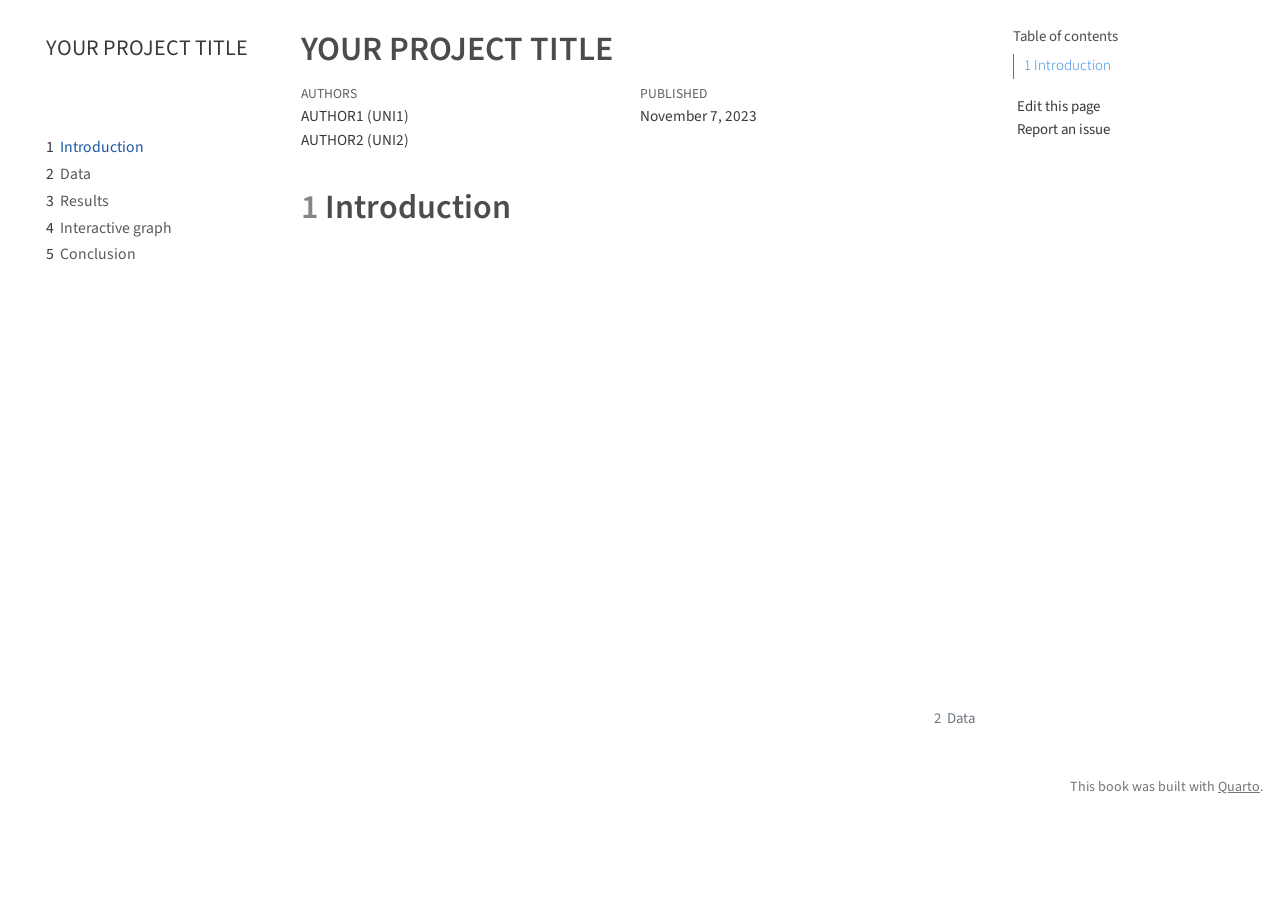
==== docs/index.html @ 04347900 "Initial commit" ====
<!DOCTYPE html>
<html xmlns="http://www.w3.org/1999/xhtml" lang="en" xml:lang="en"><head>

<meta charset="utf-8">
<meta name="generator" content="quarto-1.3.433">

<meta name="viewport" content="width=device-width, initial-scale=1.0, user-scalable=yes">

<meta name="author" content="AUTHOR1 (UNI1)">
<meta name="author" content="AUTHOR2 (UNI2)">
<meta name="dcterms.date" content="2023-11-07">

<title>YOUR PROJECT TITLE</title>
<style>
code{white-space: pre-wrap;}
span.smallcaps{font-variant: small-caps;}
div.columns{display: flex; gap: min(4vw, 1.5em);}
div.column{flex: auto; overflow-x: auto;}
div.hanging-indent{margin-left: 1.5em; text-indent: -1.5em;}
ul.task-list{list-style: none;}
ul.task-list li input[type="checkbox"] {
  width: 0.8em;
  margin: 0 0.8em 0.2em -1em; /* quarto-specific, see https://github.com/quarto-dev/quarto-cli/issues/4556 */ 
  vertical-align: middle;
}
</style>


<script src="site_libs/quarto-nav/quarto-nav.js"></script>
<script src="site_libs/quarto-nav/headroom.min.js"></script>
<script src="site_libs/clipboard/clipboard.min.js"></script>
<script src="site_libs/quarto-search/autocomplete.umd.js"></script>
<script src="site_libs/quarto-search/fuse.min.js"></script>
<script src="site_libs/quarto-search/quarto-search.js"></script>
<meta name="quarto:offset" content="./">
<link href="./data.html" rel="next">
<script src="site_libs/quarto-html/quarto.js"></script>
<script src="site_libs/quarto-html/popper.min.js"></script>
<script src="site_libs/quarto-html/tippy.umd.min.js"></script>
<script src="site_libs/quarto-html/anchor.min.js"></script>
<link href="site_libs/quarto-html/tippy.css" rel="stylesheet">
<link href="site_libs/quarto-html/quarto-syntax-highlighting.css" rel="stylesheet" id="quarto-text-highlighting-styles">
<script src="site_libs/bootstrap/bootstrap.min.js"></script>
<link href="site_libs/bootstrap/bootstrap-icons.css" rel="stylesheet">
<link href="site_libs/bootstrap/bootstrap.min.css" rel="stylesheet" id="quarto-bootstrap" data-mode="light">
<script id="quarto-search-options" type="application/json">{
  "location": "sidebar",
  "copy-button": false,
  "collapse-after": 3,
  "panel-placement": "start",
  "type": "textbox",
  "limit": 20,
  "language": {
    "search-no-results-text": "No results",
    "search-matching-documents-text": "matching documents",
    "search-copy-link-title": "Copy link to search",
    "search-hide-matches-text": "Hide additional matches",
    "search-more-match-text": "more match in this document",
    "search-more-matches-text": "more matches in this document",
    "search-clear-button-title": "Clear",
    "search-detached-cancel-button-title": "Cancel",
    "search-submit-button-title": "Submit",
    "search-label": "Search"
  }
}</script>


</head>

<body class="nav-sidebar floating">

<div id="quarto-search-results"></div>
  <header id="quarto-header" class="headroom fixed-top">
  <nav class="quarto-secondary-nav">
    <div class="container-fluid d-flex">
      <button type="button" class="quarto-btn-toggle btn" data-bs-toggle="collapse" data-bs-target="#quarto-sidebar,#quarto-sidebar-glass" aria-controls="quarto-sidebar" aria-expanded="false" aria-label="Toggle sidebar navigation" onclick="if (window.quartoToggleHeadroom) { window.quartoToggleHeadroom(); }">
        <i class="bi bi-layout-text-sidebar-reverse"></i>
      </button>
      <nav class="quarto-page-breadcrumbs" aria-label="breadcrumb"><ol class="breadcrumb"><li class="breadcrumb-item"><a href="./index.html"><span class="chapter-number">1</span>&nbsp; <span class="chapter-title">Introduction</span></a></li></ol></nav>
      <a class="flex-grow-1" role="button" data-bs-toggle="collapse" data-bs-target="#quarto-sidebar,#quarto-sidebar-glass" aria-controls="quarto-sidebar" aria-expanded="false" aria-label="Toggle sidebar navigation" onclick="if (window.quartoToggleHeadroom) { window.quartoToggleHeadroom(); }">      
      </a>
      <button type="button" class="btn quarto-search-button" aria-label="" onclick="window.quartoOpenSearch();">
        <i class="bi bi-search"></i>
      </button>
    </div>
  </nav>
</header>
<!-- content -->
<div id="quarto-content" class="quarto-container page-columns page-rows-contents page-layout-article">
<!-- sidebar -->
  <nav id="quarto-sidebar" class="sidebar collapse collapse-horizontal sidebar-navigation floating overflow-auto">
    <div class="pt-lg-2 mt-2 text-left sidebar-header">
    <div class="sidebar-title mb-0 py-0">
      <a href="./">YOUR PROJECT TITLE</a> 
        <div class="sidebar-tools-main">
    <a href="https://github.com/YOUR_GITHUB_ACCOUNT/REPO_NAME" rel="" title="Source Code" class="quarto-navigation-tool px-1" aria-label="Source Code"><i class="bi bi-github"></i></a>
</div>
    </div>
      </div>
        <div class="mt-2 flex-shrink-0 align-items-center">
        <div class="sidebar-search">
        <div id="quarto-search" class="" title="Search"></div>
        </div>
        </div>
    <div class="sidebar-menu-container"> 
    <ul class="list-unstyled mt-1">
        <li class="sidebar-item">
  <div class="sidebar-item-container"> 
  <a href="./index.html" class="sidebar-item-text sidebar-link active">
 <span class="menu-text"><span class="chapter-number">1</span>&nbsp; <span class="chapter-title">Introduction</span></span></a>
  </div>
</li>
        <li class="sidebar-item">
  <div class="sidebar-item-container"> 
  <a href="./data.html" class="sidebar-item-text sidebar-link">
 <span class="menu-text"><span class="chapter-number">2</span>&nbsp; <span class="chapter-title">Data</span></span></a>
  </div>
</li>
        <li class="sidebar-item">
  <div class="sidebar-item-container"> 
  <a href="./results.html" class="sidebar-item-text sidebar-link">
 <span class="menu-text"><span class="chapter-number">3</span>&nbsp; <span class="chapter-title">Results</span></span></a>
  </div>
</li>
        <li class="sidebar-item">
  <div class="sidebar-item-container"> 
  <a href="./d3graph.html" class="sidebar-item-text sidebar-link">
 <span class="menu-text"><span class="chapter-number">4</span>&nbsp; <span class="chapter-title">Interactive graph</span></span></a>
  </div>
</li>
        <li class="sidebar-item">
  <div class="sidebar-item-container"> 
  <a href="./conclusion.html" class="sidebar-item-text sidebar-link">
 <span class="menu-text"><span class="chapter-number">5</span>&nbsp; <span class="chapter-title">Conclusion</span></span></a>
  </div>
</li>
    </ul>
    </div>
</nav>
<div id="quarto-sidebar-glass" data-bs-toggle="collapse" data-bs-target="#quarto-sidebar,#quarto-sidebar-glass"></div>
<!-- margin-sidebar -->
    <div id="quarto-margin-sidebar" class="sidebar margin-sidebar">
        <nav id="TOC" role="doc-toc" class="toc-active">
    <h2 id="toc-title">Table of contents</h2>
   
  <ul>
  <li><a href="#introduction" id="toc-introduction" class="nav-link active" data-scroll-target="#introduction"><span class="header-section-number">1</span> Introduction</a></li>
  </ul>
<div class="toc-actions"><div><i class="bi bi-github"></i></div><div class="action-links"><p><a href="https://github.com/YOUR_GITHUB_ACCOUNT/REPO_NAME/edit/main/index.qmd" class="toc-action">Edit this page</a></p><p><a href="https://github.com/YOUR_GITHUB_ACCOUNT/REPO_NAME/issues/new" class="toc-action">Report an issue</a></p></div></div></nav>
    </div>
<!-- main -->
<main class="content" id="quarto-document-content">

<header id="title-block-header" class="quarto-title-block default">
<div class="quarto-title">
<h1 class="title">YOUR PROJECT TITLE</h1>
</div>



<div class="quarto-title-meta">

    <div>
    <div class="quarto-title-meta-heading">Authors</div>
    <div class="quarto-title-meta-contents">
             <p>AUTHOR1 (UNI1) </p>
             <p>AUTHOR2 (UNI2) </p>
          </div>
  </div>
    
    <div>
    <div class="quarto-title-meta-heading">Published</div>
    <div class="quarto-title-meta-contents">
      <p class="date">November 7, 2023</p>
    </div>
  </div>
  
    
  </div>
  

</header>

<section id="introduction" class="level1" data-number="1">
<h1 data-number="1"><span class="header-section-number">1</span> Introduction</h1>


</section>

</main> <!-- /main -->
<script id="quarto-html-after-body" type="application/javascript">
window.document.addEventListener("DOMContentLoaded", function (event) {
  const toggleBodyColorMode = (bsSheetEl) => {
    const mode = bsSheetEl.getAttribute("data-mode");
    const bodyEl = window.document.querySelector("body");
    if (mode === "dark") {
      bodyEl.classList.add("quarto-dark");
      bodyEl.classList.remove("quarto-light");
    } else {
      bodyEl.classList.add("quarto-light");
      bodyEl.classList.remove("quarto-dark");
    }
  }
  const toggleBodyColorPrimary = () => {
    const bsSheetEl = window.document.querySelector("link#quarto-bootstrap");
    if (bsSheetEl) {
      toggleBodyColorMode(bsSheetEl);
    }
  }
  toggleBodyColorPrimary();  
  const icon = "";
  const anchorJS = new window.AnchorJS();
  anchorJS.options = {
    placement: 'right',
    icon: icon
  };
  anchorJS.add('.anchored');
  const isCodeAnnotation = (el) => {
    for (const clz of el.classList) {
      if (clz.startsWith('code-annotation-')) {                     
        return true;
      }
    }
    return false;
  }
  const clipboard = new window.ClipboardJS('.code-copy-button', {
    text: function(trigger) {
      const codeEl = trigger.previousElementSibling.cloneNode(true);
      for (const childEl of codeEl.children) {
        if (isCodeAnnotation(childEl)) {
          childEl.remove();
        }
      }
      return codeEl.innerText;
    }
  });
  clipboard.on('success', function(e) {
    // button target
    const button = e.trigger;
    // don't keep focus
    button.blur();
    // flash "checked"
    button.classList.add('code-copy-button-checked');
    var currentTitle = button.getAttribute("title");
    button.setAttribute("title", "Copied!");
    let tooltip;
    if (window.bootstrap) {
      button.setAttribute("data-bs-toggle", "tooltip");
      button.setAttribute("data-bs-placement", "left");
      button.setAttribute("data-bs-title", "Copied!");
      tooltip = new bootstrap.Tooltip(button, 
        { trigger: "manual", 
          customClass: "code-copy-button-tooltip",
          offset: [0, -8]});
      tooltip.show();    
    }
    setTimeout(function() {
      if (tooltip) {
        tooltip.hide();
        button.removeAttribute("data-bs-title");
        button.removeAttribute("data-bs-toggle");
        button.removeAttribute("data-bs-placement");
      }
      button.setAttribute("title", currentTitle);
      button.classList.remove('code-copy-button-checked');
    }, 1000);
    // clear code selection
    e.clearSelection();
  });
  function tippyHover(el, contentFn) {
    const config = {
      allowHTML: true,
      content: contentFn,
      maxWidth: 500,
      delay: 100,
      arrow: false,
      appendTo: function(el) {
          return el.parentElement;
      },
      interactive: true,
      interactiveBorder: 10,
      theme: 'quarto',
      placement: 'bottom-start'
    };
    window.tippy(el, config); 
  }
  const noterefs = window.document.querySelectorAll('a[role="doc-noteref"]');
  for (var i=0; i<noterefs.length; i++) {
    const ref = noterefs[i];
    tippyHover(ref, function() {
      // use id or data attribute instead here
      let href = ref.getAttribute('data-footnote-href') || ref.getAttribute('href');
      try { href = new URL(href).hash; } catch {}
      const id = href.replace(/^#\/?/, "");
      const note = window.document.getElementById(id);
      return note.innerHTML;
    });
  }
      let selectedAnnoteEl;
      const selectorForAnnotation = ( cell, annotation) => {
        let cellAttr = 'data-code-cell="' + cell + '"';
        let lineAttr = 'data-code-annotation="' +  annotation + '"';
        const selector = 'span[' + cellAttr + '][' + lineAttr + ']';
        return selector;
      }
      const selectCodeLines = (annoteEl) => {
        const doc = window.document;
        const targetCell = annoteEl.getAttribute("data-target-cell");
        const targetAnnotation = annoteEl.getAttribute("data-target-annotation");
        const annoteSpan = window.document.querySelector(selectorForAnnotation(targetCell, targetAnnotation));
        const lines = annoteSpan.getAttribute("data-code-lines").split(",");
        const lineIds = lines.map((line) => {
          return targetCell + "-" + line;
        })
        let top = null;
        let height = null;
        let parent = null;
        if (lineIds.length > 0) {
            //compute the position of the single el (top and bottom and make a div)
            const el = window.document.getElementById(lineIds[0]);
            top = el.offsetTop;
            height = el.offsetHeight;
            parent = el.parentElement.parentElement;
          if (lineIds.length > 1) {
            const lastEl = window.document.getElementById(lineIds[lineIds.length - 1]);
            const bottom = lastEl.offsetTop + lastEl.offsetHeight;
            height = bottom - top;
          }
          if (top !== null && height !== null && parent !== null) {
            // cook up a div (if necessary) and position it 
            let div = window.document.getElementById("code-annotation-line-highlight");
            if (div === null) {
              div = window.document.createElement("div");
              div.setAttribute("id", "code-annotation-line-highlight");
              div.style.position = 'absolute';
              parent.appendChild(div);
            }
            div.style.top = top - 2 + "px";
            div.style.height = height + 4 + "px";
            let gutterDiv = window.document.getElementById("code-annotation-line-highlight-gutter");
            if (gutterDiv === null) {
              gutterDiv = window.document.createElement("div");
              gutterDiv.setAttribute("id", "code-annotation-line-highlight-gutter");
              gutterDiv.style.position = 'absolute';
              const codeCell = window.document.getElementById(targetCell);
              const gutter = codeCell.querySelector('.code-annotation-gutter');
              gutter.appendChild(gutterDiv);
            }
            gutterDiv.style.top = top - 2 + "px";
            gutterDiv.style.height = height + 4 + "px";
          }
          selectedAnnoteEl = annoteEl;
        }
      };
      const unselectCodeLines = () => {
        const elementsIds = ["code-annotation-line-highlight", "code-annotation-line-highlight-gutter"];
        elementsIds.forEach((elId) => {
          const div = window.document.getElementById(elId);
          if (div) {
            div.remove();
          }
        });
        selectedAnnoteEl = undefined;
      };
      // Attach click handler to the DT
      const annoteDls = window.document.querySelectorAll('dt[data-target-cell]');
      for (const annoteDlNode of annoteDls) {
        annoteDlNode.addEventListener('click', (event) => {
          const clickedEl = event.target;
          if (clickedEl !== selectedAnnoteEl) {
            unselectCodeLines();
            const activeEl = window.document.querySelector('dt[data-target-cell].code-annotation-active');
            if (activeEl) {
              activeEl.classList.remove('code-annotation-active');
            }
            selectCodeLines(clickedEl);
            clickedEl.classList.add('code-annotation-active');
          } else {
            // Unselect the line
            unselectCodeLines();
            clickedEl.classList.remove('code-annotation-active');
          }
        });
      }
  const findCites = (el) => {
    const parentEl = el.parentElement;
    if (parentEl) {
      const cites = parentEl.dataset.cites;
      if (cites) {
        return {
          el,
          cites: cites.split(' ')
        };
      } else {
        return findCites(el.parentElement)
      }
    } else {
      return undefined;
    }
  };
  var bibliorefs = window.document.querySelectorAll('a[role="doc-biblioref"]');
  for (var i=0; i<bibliorefs.length; i++) {
    const ref = bibliorefs[i];
    const citeInfo = findCites(ref);
    if (citeInfo) {
      tippyHover(citeInfo.el, function() {
        var popup = window.document.createElement('div');
        citeInfo.cites.forEach(function(cite) {
          var citeDiv = window.document.createElement('div');
          citeDiv.classList.add('hanging-indent');
          citeDiv.classList.add('csl-entry');
          var biblioDiv = window.document.getElementById('ref-' + cite);
          if (biblioDiv) {
            citeDiv.innerHTML = biblioDiv.innerHTML;
          }
          popup.appendChild(citeDiv);
        });
        return popup.innerHTML;
      });
    }
  }
});
</script>
<nav class="page-navigation">
  <div class="nav-page nav-page-previous">
  </div>
  <div class="nav-page nav-page-next">
      <a href="./data.html" class="pagination-link">
        <span class="nav-page-text"><span class="chapter-number">2</span>&nbsp; <span class="chapter-title">Data</span></span> <i class="bi bi-arrow-right-short"></i>
      </a>
  </div>
</nav>
</div> <!-- /content -->
<footer class="footer">
  <div class="nav-footer">
    <div class="nav-footer-left">
      &nbsp;
    </div>   
    <div class="nav-footer-center">
      &nbsp;
    </div>
    <div class="nav-footer-right">This book was built with <a href="https://quarto.org/">Quarto</a>.</div>
  </div>
</footer>



</body></html>
---- docs/site_libs/quarto-html/tippy.css ----
.tippy-box[data-animation=fade][data-state=hidden]{opacity:0}[data-tippy-root]{max-width:calc(100vw - 10px)}.tippy-box{position:relative;background-color:#333;color:#fff;border-radius:4px;font-size:14px;line-height:1.4;white-space:normal;outline:0;transition-property:transform,visibility,opacity}.tippy-box[data-placement^=top]>.tippy-arrow{bottom:0}.tippy-box[data-placement^=top]>.tippy-arrow:before{bottom:-7px;left:0;border-width:8px 8px 0;border-top-color:initial;transform-origin:center top}.tippy-box[data-placement^=bottom]>.tippy-arrow{top:0}.tippy-box[data-placement^=bottom]>.tippy-arrow:before{top:-7px;left:0;border-width:0 8px 8px;border-bottom-color:initial;transform-origin:center bottom}.tippy-box[data-placement^=left]>.tippy-arrow{right:0}.tippy-box[data-placement^=left]>.tippy-arrow:before{border-width:8px 0 8px 8px;border-left-color:initial;right:-7px;transform-origin:center left}.tippy-box[data-placement^=right]>.tippy-arrow{left:0}.tippy-box[data-placement^=right]>.tippy-arrow:before{left:-7px;border-width:8px 8px 8px 0;border-right-color:initial;transform-origin:center right}.tippy-box[data-inertia][data-state=visible]{transition-timing-function:cubic-bezier(.54,1.5,.38,1.11)}.tippy-arrow{width:16px;height:16px;color:#333}.tippy-arrow:before{content:"";position:absolute;border-color:transparent;border-style:solid}.tippy-content{position:relative;padding:5px 9px;z-index:1}
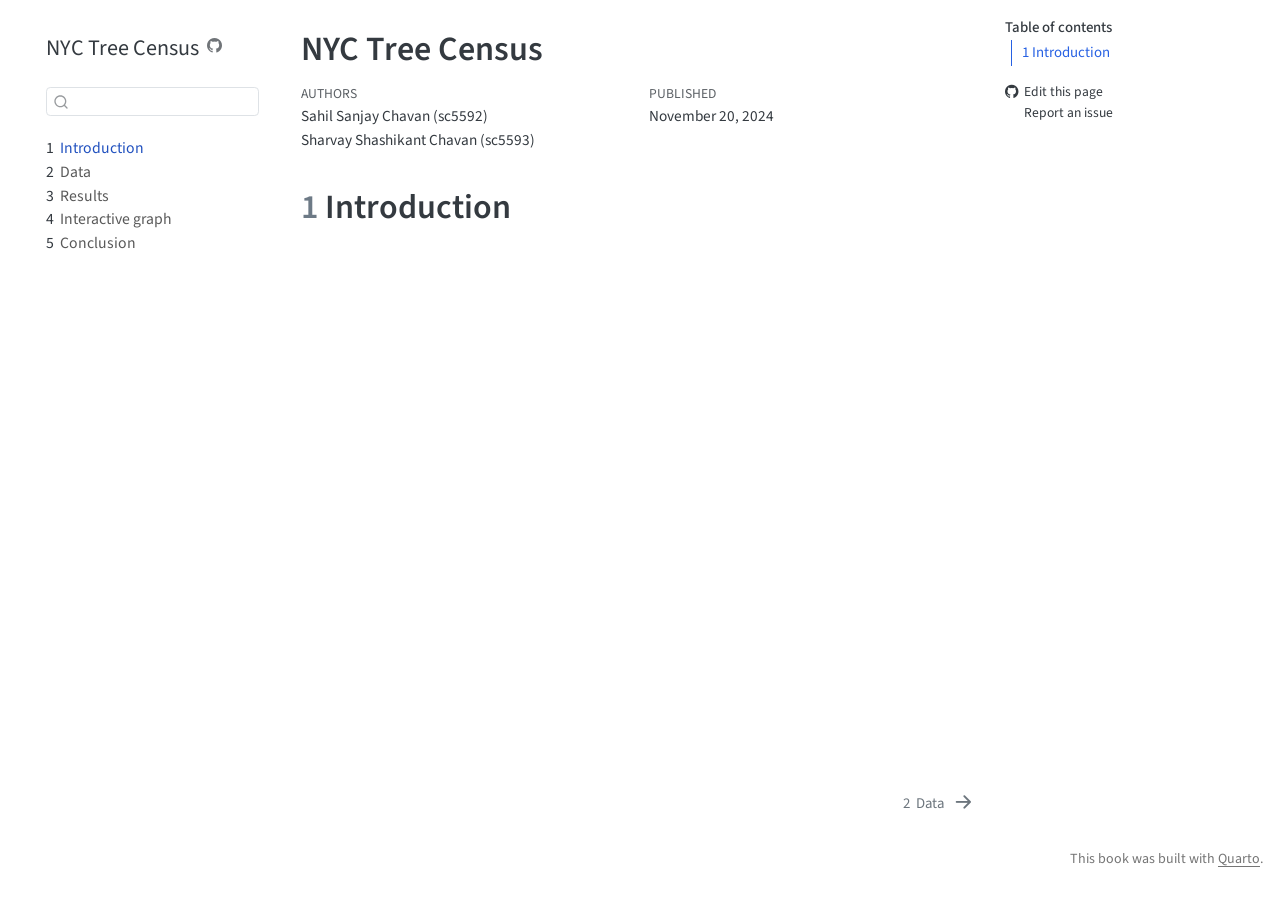
==== commit 61e28892: "Initial Render" ====
--- a/docs/index.html
+++ b/docs/index.html
@@ -2,15 +2,15 @@
 <html xmlns="http://www.w3.org/1999/xhtml" lang="en" xml:lang="en"><head>
 
 <meta charset="utf-8">
-<meta name="generator" content="quarto-1.3.433">
+<meta name="generator" content="quarto-1.5.57">
 
 <meta name="viewport" content="width=device-width, initial-scale=1.0, user-scalable=yes">
 
-<meta name="author" content="AUTHOR1 (UNI1)">
-<meta name="author" content="AUTHOR2 (UNI2)">
-<meta name="dcterms.date" content="2023-11-07">
-
-<title>YOUR PROJECT TITLE</title>
+<meta name="author" content="Sahil Sanjay Chavan (sc5592)">
+<meta name="author" content="Sharvay Shashikant Chavan (sc5593)">
+<meta name="dcterms.date" content="2024-11-20">
+
+<title>NYC Tree Census</title>
 <style>
 code{white-space: pre-wrap;}
 span.smallcaps{font-variant: small-caps;}
@@ -49,7 +49,13 @@
   "collapse-after": 3,
   "panel-placement": "start",
   "type": "textbox",
-  "limit": 20,
+  "limit": 50,
+  "keyboard-shortcut": [
+    "f",
+    "/",
+    "s"
+  ],
+  "show-item-context": false,
   "language": {
     "search-no-results-text": "No results",
     "search-matching-documents-text": "matching documents",
@@ -58,6 +64,7 @@
     "search-more-match-text": "more match in this document",
     "search-more-matches-text": "more matches in this document",
     "search-clear-button-title": "Clear",
+    "search-text-placeholder": "",
     "search-detached-cancel-button-title": "Cancel",
     "search-submit-button-title": "Submit",
     "search-label": "Search"
@@ -73,13 +80,13 @@
   <header id="quarto-header" class="headroom fixed-top">
   <nav class="quarto-secondary-nav">
     <div class="container-fluid d-flex">
-      <button type="button" class="quarto-btn-toggle btn" data-bs-toggle="collapse" data-bs-target="#quarto-sidebar,#quarto-sidebar-glass" aria-controls="quarto-sidebar" aria-expanded="false" aria-label="Toggle sidebar navigation" onclick="if (window.quartoToggleHeadroom) { window.quartoToggleHeadroom(); }">
+      <button type="button" class="quarto-btn-toggle btn" data-bs-toggle="collapse" role="button" data-bs-target=".quarto-sidebar-collapse-item" aria-controls="quarto-sidebar" aria-expanded="false" aria-label="Toggle sidebar navigation" onclick="if (window.quartoToggleHeadroom) { window.quartoToggleHeadroom(); }">
         <i class="bi bi-layout-text-sidebar-reverse"></i>
       </button>
-      <nav class="quarto-page-breadcrumbs" aria-label="breadcrumb"><ol class="breadcrumb"><li class="breadcrumb-item"><a href="./index.html"><span class="chapter-number">1</span>&nbsp; <span class="chapter-title">Introduction</span></a></li></ol></nav>
-      <a class="flex-grow-1" role="button" data-bs-toggle="collapse" data-bs-target="#quarto-sidebar,#quarto-sidebar-glass" aria-controls="quarto-sidebar" aria-expanded="false" aria-label="Toggle sidebar navigation" onclick="if (window.quartoToggleHeadroom) { window.quartoToggleHeadroom(); }">      
-      </a>
-      <button type="button" class="btn quarto-search-button" aria-label="" onclick="window.quartoOpenSearch();">
+        <nav class="quarto-page-breadcrumbs" aria-label="breadcrumb"><ol class="breadcrumb"><li class="breadcrumb-item"><a href="./index.html"><span class="chapter-number">1</span>&nbsp; <span class="chapter-title">Introduction</span></a></li></ol></nav>
+        <a class="flex-grow-1" role="navigation" data-bs-toggle="collapse" data-bs-target=".quarto-sidebar-collapse-item" aria-controls="quarto-sidebar" aria-expanded="false" aria-label="Toggle sidebar navigation" onclick="if (window.quartoToggleHeadroom) { window.quartoToggleHeadroom(); }">      
+        </a>
+      <button type="button" class="btn quarto-search-button" aria-label="Search" onclick="window.quartoOpenSearch();">
         <i class="bi bi-search"></i>
       </button>
     </div>
@@ -88,12 +95,12 @@
 <!-- content -->
 <div id="quarto-content" class="quarto-container page-columns page-rows-contents page-layout-article">
 <!-- sidebar -->
-  <nav id="quarto-sidebar" class="sidebar collapse collapse-horizontal sidebar-navigation floating overflow-auto">
+  <nav id="quarto-sidebar" class="sidebar collapse collapse-horizontal quarto-sidebar-collapse-item sidebar-navigation floating overflow-auto">
     <div class="pt-lg-2 mt-2 text-left sidebar-header">
     <div class="sidebar-title mb-0 py-0">
-      <a href="./">YOUR PROJECT TITLE</a> 
+      <a href="./">NYC Tree Census</a> 
         <div class="sidebar-tools-main">
-    <a href="https://github.com/YOUR_GITHUB_ACCOUNT/REPO_NAME" rel="" title="Source Code" class="quarto-navigation-tool px-1" aria-label="Source Code"><i class="bi bi-github"></i></a>
+    <a href="https://github.com/Sharvay/nyc_tree_census" title="Source Code" class="quarto-navigation-tool px-1" aria-label="Source Code"><i class="bi bi-github"></i></a>
 </div>
     </div>
       </div>
@@ -137,7 +144,7 @@
     </ul>
     </div>
 </nav>
-<div id="quarto-sidebar-glass" data-bs-toggle="collapse" data-bs-target="#quarto-sidebar,#quarto-sidebar-glass"></div>
+<div id="quarto-sidebar-glass" class="quarto-sidebar-collapse-item" data-bs-toggle="collapse" data-bs-target=".quarto-sidebar-collapse-item"></div>
 <!-- margin-sidebar -->
     <div id="quarto-margin-sidebar" class="sidebar margin-sidebar">
         <nav id="TOC" role="doc-toc" class="toc-active">
@@ -146,14 +153,14 @@
   <ul>
   <li><a href="#introduction" id="toc-introduction" class="nav-link active" data-scroll-target="#introduction"><span class="header-section-number">1</span> Introduction</a></li>
   </ul>
-<div class="toc-actions"><div><i class="bi bi-github"></i></div><div class="action-links"><p><a href="https://github.com/YOUR_GITHUB_ACCOUNT/REPO_NAME/edit/main/index.qmd" class="toc-action">Edit this page</a></p><p><a href="https://github.com/YOUR_GITHUB_ACCOUNT/REPO_NAME/issues/new" class="toc-action">Report an issue</a></p></div></div></nav>
+<div class="toc-actions"><ul><li><a href="https://github.com/Sharvay/nyc_tree_census/edit/main/index.qmd" class="toc-action"><i class="bi bi-github"></i>Edit this page</a></li><li><a href="https://github.com/Sharvay/nyc_tree_census/issues/new" class="toc-action"><i class="bi empty"></i>Report an issue</a></li></ul></div></nav>
     </div>
 <!-- main -->
 <main class="content" id="quarto-document-content">
 
 <header id="title-block-header" class="quarto-title-block default">
 <div class="quarto-title">
-<h1 class="title">YOUR PROJECT TITLE</h1>
+<h1 class="title">NYC Tree Census</h1>
 </div>
 
 
@@ -163,15 +170,15 @@
     <div>
     <div class="quarto-title-meta-heading">Authors</div>
     <div class="quarto-title-meta-contents">
-             <p>AUTHOR1 (UNI1) </p>
-             <p>AUTHOR2 (UNI2) </p>
+             <p>Sahil Sanjay Chavan (sc5592) </p>
+             <p>Sharvay Shashikant Chavan (sc5593) </p>
           </div>
   </div>
     
     <div>
     <div class="quarto-title-meta-heading">Published</div>
     <div class="quarto-title-meta-contents">
-      <p class="date">November 7, 2023</p>
+      <p class="date">November 20, 2024</p>
     </div>
   </div>
   
@@ -179,7 +186,9 @@
   </div>
   
 
+
 </header>
+
 
 <section id="introduction" class="level1" data-number="1">
 <h1 data-number="1"><span class="header-section-number">1</span> Introduction</h1>
@@ -223,18 +232,7 @@
     }
     return false;
   }
-  const clipboard = new window.ClipboardJS('.code-copy-button', {
-    text: function(trigger) {
-      const codeEl = trigger.previousElementSibling.cloneNode(true);
-      for (const childEl of codeEl.children) {
-        if (isCodeAnnotation(childEl)) {
-          childEl.remove();
-        }
-      }
-      return codeEl.innerText;
-    }
-  });
-  clipboard.on('success', function(e) {
+  const onCopySuccess = function(e) {
     // button target
     const button = e.trigger;
     // don't keep focus
@@ -266,11 +264,50 @@
     }, 1000);
     // clear code selection
     e.clearSelection();
+  }
+  const getTextToCopy = function(trigger) {
+      const codeEl = trigger.previousElementSibling.cloneNode(true);
+      for (const childEl of codeEl.children) {
+        if (isCodeAnnotation(childEl)) {
+          childEl.remove();
+        }
+      }
+      return codeEl.innerText;
+  }
+  const clipboard = new window.ClipboardJS('.code-copy-button:not([data-in-quarto-modal])', {
+    text: getTextToCopy
   });
-  function tippyHover(el, contentFn) {
+  clipboard.on('success', onCopySuccess);
+  if (window.document.getElementById('quarto-embedded-source-code-modal')) {
+    // For code content inside modals, clipBoardJS needs to be initialized with a container option
+    // TODO: Check when it could be a function (https://github.com/zenorocha/clipboard.js/issues/860)
+    const clipboardModal = new window.ClipboardJS('.code-copy-button[data-in-quarto-modal]', {
+      text: getTextToCopy,
+      container: window.document.getElementById('quarto-embedded-source-code-modal')
+    });
+    clipboardModal.on('success', onCopySuccess);
+  }
+    var localhostRegex = new RegExp(/^(?:http|https):\/\/localhost\:?[0-9]*\//);
+    var mailtoRegex = new RegExp(/^mailto:/);
+      var filterRegex = new RegExp('/' + window.location.host + '/');
+    var isInternal = (href) => {
+        return filterRegex.test(href) || localhostRegex.test(href) || mailtoRegex.test(href);
+    }
+    // Inspect non-navigation links and adorn them if external
+ 	var links = window.document.querySelectorAll('a[href]:not(.nav-link):not(.navbar-brand):not(.toc-action):not(.sidebar-link):not(.sidebar-item-toggle):not(.pagination-link):not(.no-external):not([aria-hidden]):not(.dropdown-item):not(.quarto-navigation-tool):not(.about-link)');
+    for (var i=0; i<links.length; i++) {
+      const link = links[i];
+      if (!isInternal(link.href)) {
+        // undo the damage that might have been done by quarto-nav.js in the case of
+        // links that we want to consider external
+        if (link.dataset.originalHref !== undefined) {
+          link.href = link.dataset.originalHref;
+        }
+      }
+    }
+  function tippyHover(el, contentFn, onTriggerFn, onUntriggerFn) {
     const config = {
       allowHTML: true,
-      content: contentFn,
       maxWidth: 500,
       delay: 100,
       arrow: false,
@@ -280,8 +317,17 @@
       interactive: true,
       interactiveBorder: 10,
       theme: 'quarto',
-      placement: 'bottom-start'
+      placement: 'bottom-start',
     };
+    if (contentFn) {
+      config.content = contentFn;
+    }
+    if (onTriggerFn) {
+      config.onTrigger = onTriggerFn;
+    }
+    if (onUntriggerFn) {
+      config.onUntrigger = onUntriggerFn;
+    }
     window.tippy(el, config); 
   }
   const noterefs = window.document.querySelectorAll('a[role="doc-noteref"]');
@@ -293,7 +339,130 @@
       try { href = new URL(href).hash; } catch {}
       const id = href.replace(/^#\/?/, "");
       const note = window.document.getElementById(id);
-      return note.innerHTML;
+      if (note) {
+        return note.innerHTML;
+      } else {
+        return "";
+      }
+    });
+  }
+  const xrefs = window.document.querySelectorAll('a.quarto-xref');
+  const processXRef = (id, note) => {
+    // Strip column container classes
+    const stripColumnClz = (el) => {
+      el.classList.remove("page-full", "page-columns");
+      if (el.children) {
+        for (const child of el.children) {
+          stripColumnClz(child);
+        }
+      }
+    }
+    stripColumnClz(note)
+    if (id === null || id.startsWith('sec-')) {
+      // Special case sections, only their first couple elements
+      const container = document.createElement("div");
+      if (note.children && note.children.length > 2) {
+        container.appendChild(note.children[0].cloneNode(true));
+        for (let i = 1; i < note.children.length; i++) {
+          const child = note.children[i];
+          if (child.tagName === "P" && child.innerText === "") {
+            continue;
+          } else {
+            container.appendChild(child.cloneNode(true));
+            break;
+          }
+        }
+        if (window.Quarto?.typesetMath) {
+          window.Quarto.typesetMath(container);
+        }
+        return container.innerHTML
+      } else {
+        if (window.Quarto?.typesetMath) {
+          window.Quarto.typesetMath(note);
+        }
+        return note.innerHTML;
+      }
+    } else {
+      // Remove any anchor links if they are present
+      const anchorLink = note.querySelector('a.anchorjs-link');
+      if (anchorLink) {
+        anchorLink.remove();
+      }
+      if (window.Quarto?.typesetMath) {
+        window.Quarto.typesetMath(note);
+      }
+      // TODO in 1.5, we should make sure this works without a callout special case
+      if (note.classList.contains("callout")) {
+        return note.outerHTML;
+      } else {
+        return note.innerHTML;
+      }
+    }
+  }
+  for (var i=0; i<xrefs.length; i++) {
+    const xref = xrefs[i];
+    tippyHover(xref, undefined, function(instance) {
+      instance.disable();
+      let url = xref.getAttribute('href');
+      let hash = undefined; 
+      if (url.startsWith('#')) {
+        hash = url;
+      } else {
+        try { hash = new URL(url).hash; } catch {}
+      }
+      if (hash) {
+        const id = hash.replace(/^#\/?/, "");
+        const note = window.document.getElementById(id);
+        if (note !== null) {
+          try {
+            const html = processXRef(id, note.cloneNode(true));
+            instance.setContent(html);
+          } finally {
+            instance.enable();
+            instance.show();
+          }
+        } else {
+          // See if we can fetch this
+          fetch(url.split('#')[0])
+          .then(res => res.text())
+          .then(html => {
+            const parser = new DOMParser();
+            const htmlDoc = parser.parseFromString(html, "text/html");
+            const note = htmlDoc.getElementById(id);
+            if (note !== null) {
+              const html = processXRef(id, note);
+              instance.setContent(html);
+            } 
+          }).finally(() => {
+            instance.enable();
+            instance.show();
+          });
+        }
+      } else {
+        // See if we can fetch a full url (with no hash to target)
+        // This is a special case and we should probably do some content thinning / targeting
+        fetch(url)
+        .then(res => res.text())
+        .then(html => {
+          const parser = new DOMParser();
+          const htmlDoc = parser.parseFromString(html, "text/html");
+          const note = htmlDoc.querySelector('main.content');
+          if (note !== null) {
+            // This should only happen for chapter cross references
+            // (since there is no id in the URL)
+            // remove the first header
+            if (note.children.length > 0 && note.children[0].tagName === "HEADER") {
+              note.children[0].remove();
+            }
+            const html = processXRef(null, note);
+            instance.setContent(html);
+          } 
+        }).finally(() => {
+          instance.enable();
+          instance.show();
+        });
+      }
+    }, function(instance) {
     });
   }
       let selectedAnnoteEl;
@@ -337,6 +506,7 @@
             }
             div.style.top = top - 2 + "px";
             div.style.height = height + 4 + "px";
+            div.style.left = 0;
             let gutterDiv = window.document.getElementById("code-annotation-line-highlight-gutter");
             if (gutterDiv === null) {
               gutterDiv = window.document.createElement("div");
@@ -362,6 +532,32 @@
         });
         selectedAnnoteEl = undefined;
       };
+        // Handle positioning of the toggle
+    window.addEventListener(
+      "resize",
+      throttle(() => {
+        elRect = undefined;
+        if (selectedAnnoteEl) {
+          selectCodeLines(selectedAnnoteEl);
+        }
+      }, 10)
+    );
+    function throttle(fn, ms) {
+    let throttle = false;
+    let timer;
+      return (...args) => {
+        if(!throttle) { // first call gets through
+            fn.apply(this, args);
+            throttle = true;
+        } else { // all the others get throttled
+            if(timer) clearTimeout(timer); // cancel #2
+            timer = setTimeout(() => {
+              fn.apply(this, args);
+              timer = throttle = false;
+            }, ms);
+        }
+      };
+    }
       // Attach click handler to the DT
       const annoteDls = window.document.querySelectorAll('dt[data-target-cell]');
       for (const annoteDlNode of annoteDls) {
@@ -425,7 +621,7 @@
   <div class="nav-page nav-page-previous">
   </div>
   <div class="nav-page nav-page-next">
-      <a href="./data.html" class="pagination-link">
+      <a href="./data.html" class="pagination-link" aria-label="Data">
         <span class="nav-page-text"><span class="chapter-number">2</span>&nbsp; <span class="chapter-title">Data</span></span> <i class="bi bi-arrow-right-short"></i>
       </a>
   </div>
@@ -438,11 +634,14 @@
     </div>   
     <div class="nav-footer-center">
       &nbsp;
-    </div>
-    <div class="nav-footer-right">This book was built with <a href="https://quarto.org/">Quarto</a>.</div>
+    <div class="toc-actions d-sm-block d-md-none"><ul><li><a href="https://github.com/Sharvay/nyc_tree_census/edit/main/index.qmd" class="toc-action"><i class="bi bi-github"></i>Edit this page</a></li><li><a href="https://github.com/Sharvay/nyc_tree_census/issues/new" class="toc-action"><i class="bi empty"></i>Report an issue</a></li></ul></div></div>
+    <div class="nav-footer-right">
+<p>This book was built with <a href="https://quarto.org/">Quarto</a>.</p>
+</div>
   </div>
 </footer>
 
 
 
+
 </body></html>
--- a/docs/site_libs/quarto-html/quarto-syntax-highlighting.css
+++ b/docs/site_libs/quarto-html/quarto-syntax-highlighting.css
@@ -0,0 +1,205 @@
+/* quarto syntax highlight colors */
+:root {
+  --quarto-hl-ot-color: #003B4F;
+  --quarto-hl-at-color: #657422;
+  --quarto-hl-ss-color: #20794D;
+  --quarto-hl-an-color: #5E5E5E;
+  --quarto-hl-fu-color: #4758AB;
+  --quarto-hl-st-color: #20794D;
+  --quarto-hl-cf-color: #003B4F;
+  --quarto-hl-op-color: #5E5E5E;
+  --quarto-hl-er-color: #AD0000;
+  --quarto-hl-bn-color: #AD0000;
+  --quarto-hl-al-color: #AD0000;
+  --quarto-hl-va-color: #111111;
+  --quarto-hl-bu-color: inherit;
+  --quarto-hl-ex-color: inherit;
+  --quarto-hl-pp-color: #AD0000;
+  --quarto-hl-in-color: #5E5E5E;
+  --quarto-hl-vs-color: #20794D;
+  --quarto-hl-wa-color: #5E5E5E;
+  --quarto-hl-do-color: #5E5E5E;
+  --quarto-hl-im-color: #00769E;
+  --quarto-hl-ch-color: #20794D;
+  --quarto-hl-dt-color: #AD0000;
+  --quarto-hl-fl-color: #AD0000;
+  --quarto-hl-co-color: #5E5E5E;
+  --quarto-hl-cv-color: #5E5E5E;
+  --quarto-hl-cn-color: #8f5902;
+  --quarto-hl-sc-color: #5E5E5E;
+  --quarto-hl-dv-color: #AD0000;
+  --quarto-hl-kw-color: #003B4F;
+}
+
+/* other quarto variables */
+:root {
+  --quarto-font-monospace: SFMono-Regular, Menlo, Monaco, Consolas, "Liberation Mono", "Courier New", monospace;
+}
+
+pre > code.sourceCode > span {
+  color: #003B4F;
+}
+
+code span {
+  color: #003B4F;
+}
+
+code.sourceCode > span {
+  color: #003B4F;
+}
+
+div.sourceCode,
+div.sourceCode pre.sourceCode {
+  color: #003B4F;
+}
+
+code span.ot {
+  color: #003B4F;
+  font-style: inherit;
+}
+
+code span.at {
+  color: #657422;
+  font-style: inherit;
+}
+
+code span.ss {
+  color: #20794D;
+  font-style: inherit;
+}
+
+code span.an {
+  color: #5E5E5E;
+  font-style: inherit;
+}
+
+code span.fu {
+  color: #4758AB;
+  font-style: inherit;
+}
+
+code span.st {
+  color: #20794D;
+  font-style: inherit;
+}
+
+code span.cf {
+  color: #003B4F;
+  font-weight: bold;
+  font-style: inherit;
+}
+
+code span.op {
+  color: #5E5E5E;
+  font-style: inherit;
+}
+
+code span.er {
+  color: #AD0000;
+  font-style: inherit;
+}
+
+code span.bn {
+  color: #AD0000;
+  font-style: inherit;
+}
+
+code span.al {
+  color: #AD0000;
+  font-style: inherit;
+}
+
+code span.va {
+  color: #111111;
+  font-style: inherit;
+}
+
+code span.bu {
+  font-style: inherit;
+}
+
+code span.ex {
+  font-style: inherit;
+}
+
+code span.pp {
+  color: #AD0000;
+  font-style: inherit;
+}
+
+code span.in {
+  color: #5E5E5E;
+  font-style: inherit;
+}
+
+code span.vs {
+  color: #20794D;
+  font-style: inherit;
+}
+
+code span.wa {
+  color: #5E5E5E;
+  font-style: italic;
+}
+
+code span.do {
+  color: #5E5E5E;
+  font-style: italic;
+}
+
+code span.im {
+  color: #00769E;
+  font-style: inherit;
+}
+
+code span.ch {
+  color: #20794D;
+  font-style: inherit;
+}
+
+code span.dt {
+  color: #AD0000;
+  font-style: inherit;
+}
+
+code span.fl {
+  color: #AD0000;
+  font-style: inherit;
+}
+
+code span.co {
+  color: #5E5E5E;
+  font-style: inherit;
+}
+
+code span.cv {
+  color: #5E5E5E;
+  font-style: italic;
+}
+
+code span.cn {
+  color: #8f5902;
+  font-style: inherit;
+}
+
+code span.sc {
+  color: #5E5E5E;
+  font-style: inherit;
+}
+
+code span.dv {
+  color: #AD0000;
+  font-style: inherit;
+}
+
+code span.kw {
+  color: #003B4F;
+  font-weight: bold;
+  font-style: inherit;
+}
+
+.prevent-inlining {
+  content: "</";
+}
+
+/*# sourceMappingURL=debc5d5d77c3f9108843748ff7464032.css.map */
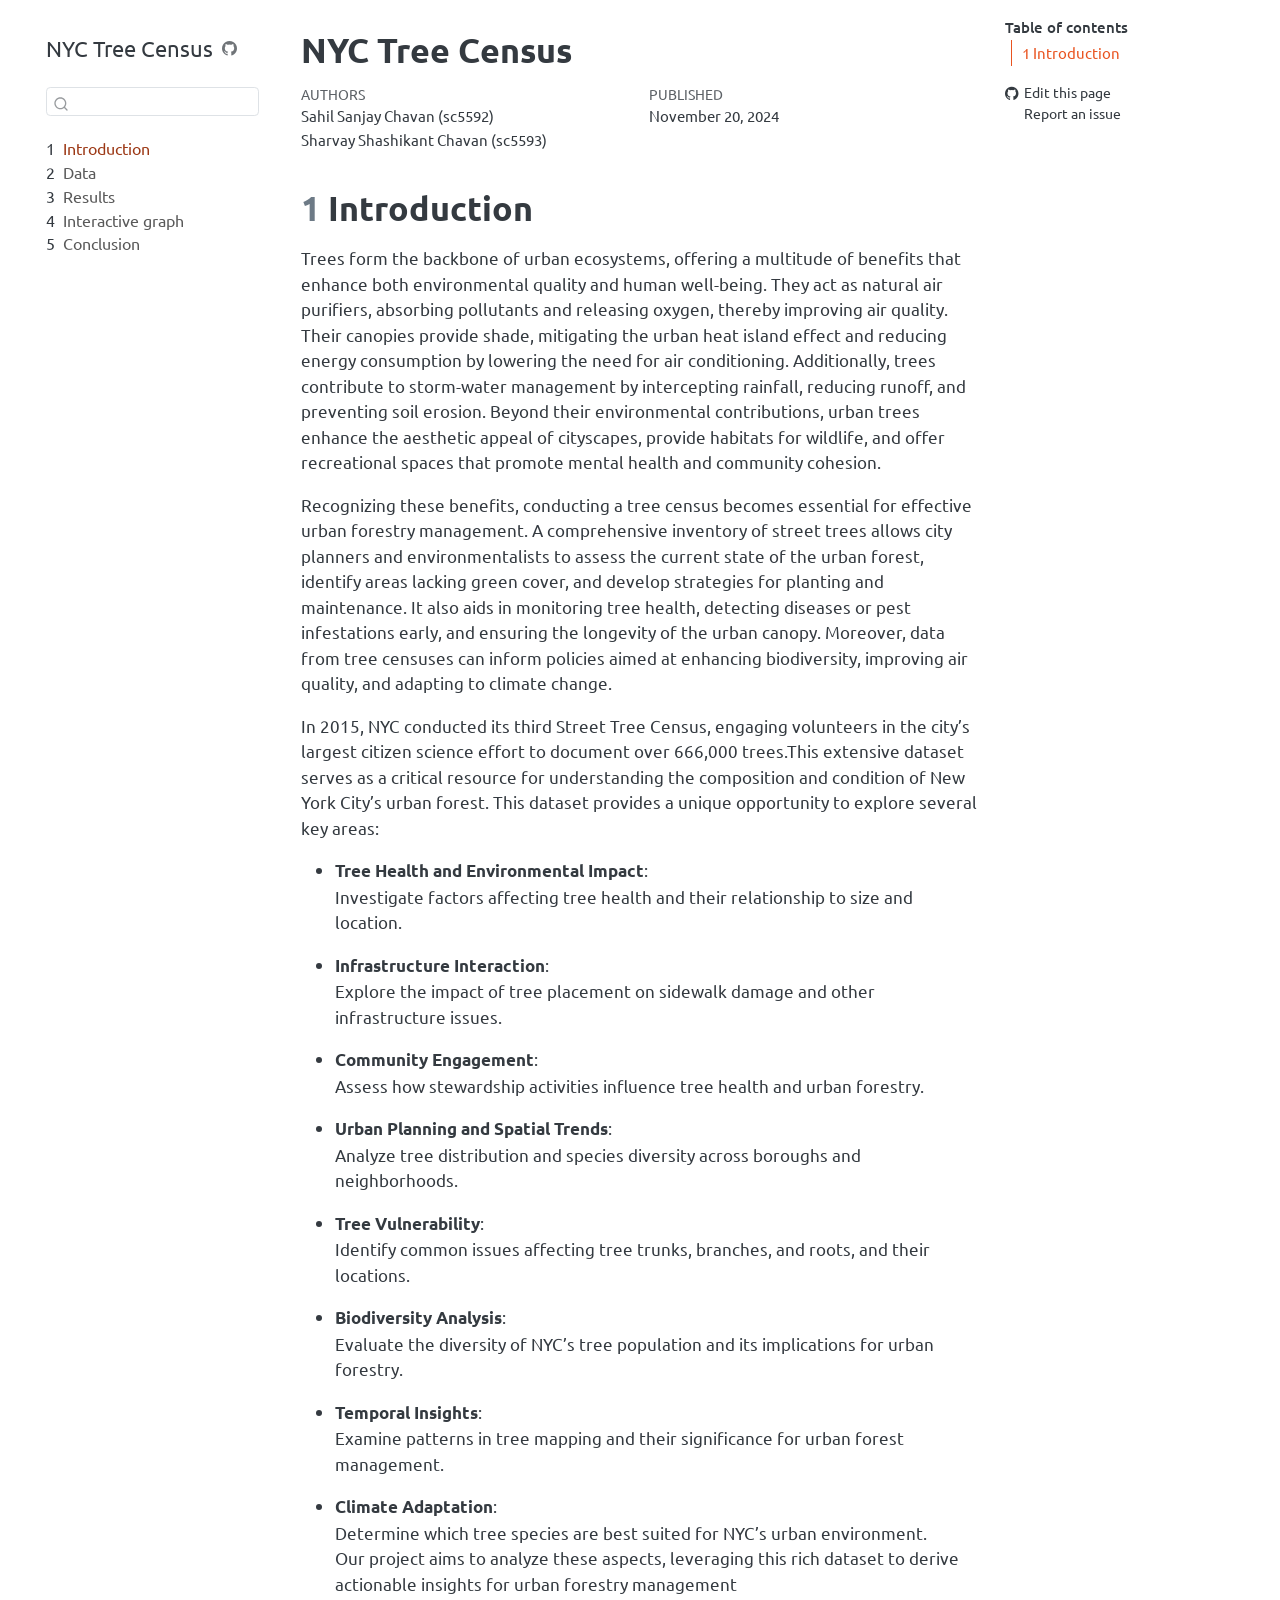
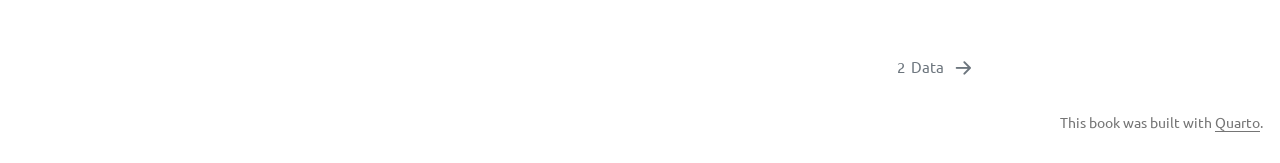
==== commit 63702921: "Updated Introduction section" ====
--- a/docs/index.html
+++ b/docs/index.html
@@ -192,6 +192,28 @@
 
 <section id="introduction" class="level1" data-number="1">
 <h1 data-number="1"><span class="header-section-number">1</span> Introduction</h1>
+<p>Trees form the backbone of urban ecosystems, offering a multitude of benefits that enhance both environmental quality and human well-being. They act as natural air purifiers, absorbing pollutants and releasing oxygen, thereby improving air quality. Their canopies provide shade, mitigating the urban heat island effect and reducing energy consumption by lowering the need for air conditioning. Additionally, trees contribute to storm-water management by intercepting rainfall, reducing runoff, and preventing soil erosion. Beyond their environmental contributions, urban trees enhance the aesthetic appeal of cityscapes, provide habitats for wildlife, and offer recreational spaces that promote mental health and community cohesion.</p>
+<p>Recognizing these benefits, conducting a tree census becomes essential for effective urban forestry management. A comprehensive inventory of street trees allows city planners and environmentalists to assess the current state of the urban forest, identify areas lacking green cover, and develop strategies for planting and maintenance. It also aids in monitoring tree health, detecting diseases or pest infestations early, and ensuring the longevity of the urban canopy. Moreover, data from tree censuses can inform policies aimed at enhancing biodiversity, improving air quality, and adapting to climate change.</p>
+<p>In 2015, NYC conducted its third Street Tree Census, engaging volunteers in the city’s largest citizen science effort to document over 666,000 trees.This extensive dataset serves as a critical resource for understanding the composition and condition of New York City’s urban forest. This dataset provides a unique opportunity to explore several key areas:</p>
+<ul>
+<li><p><strong>Tree Health and Environmental Impact</strong>:<br>
+Investigate factors affecting tree health and their relationship to size and location.</p></li>
+<li><p><strong>Infrastructure Interaction</strong>:<br>
+Explore the impact of tree placement on sidewalk damage and other infrastructure issues.</p></li>
+<li><p><strong>Community Engagement</strong>:<br>
+Assess how stewardship activities influence tree health and urban forestry.</p></li>
+<li><p><strong>Urban Planning and Spatial Trends</strong>:<br>
+Analyze tree distribution and species diversity across boroughs and neighborhoods.</p></li>
+<li><p><strong>Tree Vulnerability</strong>:<br>
+Identify common issues affecting tree trunks, branches, and roots, and their locations.</p></li>
+<li><p><strong>Biodiversity Analysis</strong>:<br>
+Evaluate the diversity of NYC’s tree population and its implications for urban forestry.</p></li>
+<li><p><strong>Temporal Insights</strong>:<br>
+Examine patterns in tree mapping and their significance for urban forest management.</p></li>
+<li><p><strong>Climate Adaptation</strong>:<br>
+Determine which tree species are best suited for NYC’s urban environment.<br>
+Our project aims to analyze these aspects, leveraging this rich dataset to derive actionable insights for urban forestry management</p></li>
+</ul>
 
 
 </section>
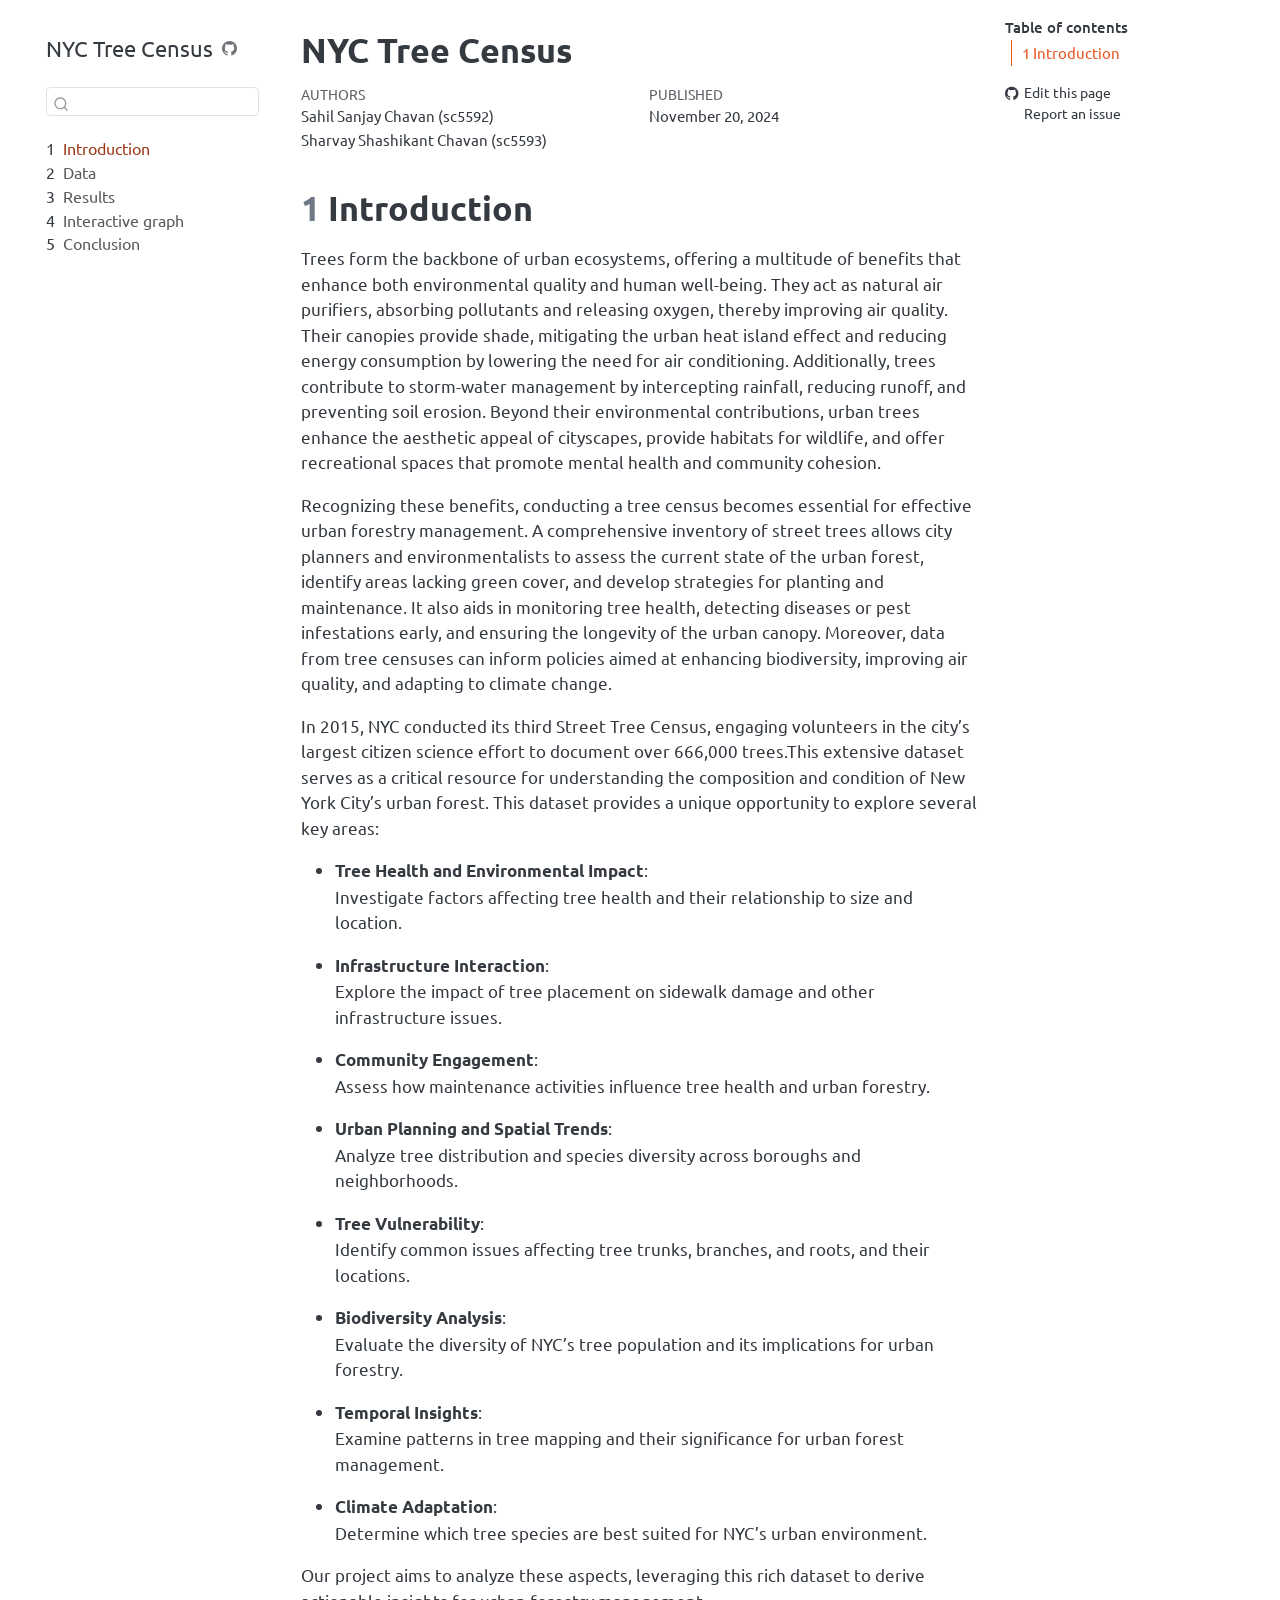
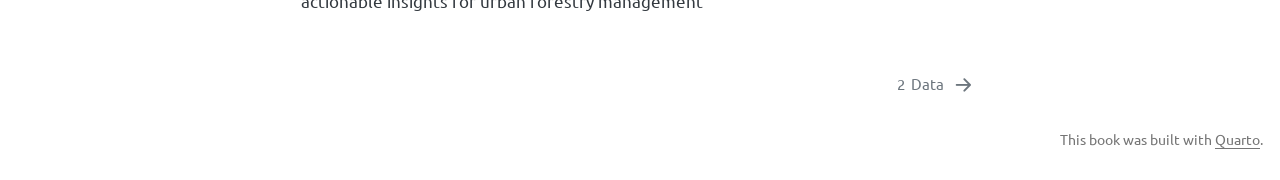
==== commit 64daedec: "Few changes in introduction" ====
--- a/docs/index.html
+++ b/docs/index.html
@@ -201,7 +201,7 @@
 <li><p><strong>Infrastructure Interaction</strong>:<br>
 Explore the impact of tree placement on sidewalk damage and other infrastructure issues.</p></li>
 <li><p><strong>Community Engagement</strong>:<br>
-Assess how stewardship activities influence tree health and urban forestry.</p></li>
+Assess how maintenance activities influence tree health and urban forestry.</p></li>
 <li><p><strong>Urban Planning and Spatial Trends</strong>:<br>
 Analyze tree distribution and species diversity across boroughs and neighborhoods.</p></li>
 <li><p><strong>Tree Vulnerability</strong>:<br>
@@ -211,9 +211,9 @@
 <li><p><strong>Temporal Insights</strong>:<br>
 Examine patterns in tree mapping and their significance for urban forest management.</p></li>
 <li><p><strong>Climate Adaptation</strong>:<br>
-Determine which tree species are best suited for NYC’s urban environment.<br>
-Our project aims to analyze these aspects, leveraging this rich dataset to derive actionable insights for urban forestry management</p></li>
+Determine which tree species are best suited for NYC’s urban environment.</p></li>
 </ul>
+<p>Our project aims to analyze these aspects, leveraging this rich dataset to derive actionable insights for urban forestry management</p>
 
 
 </section>
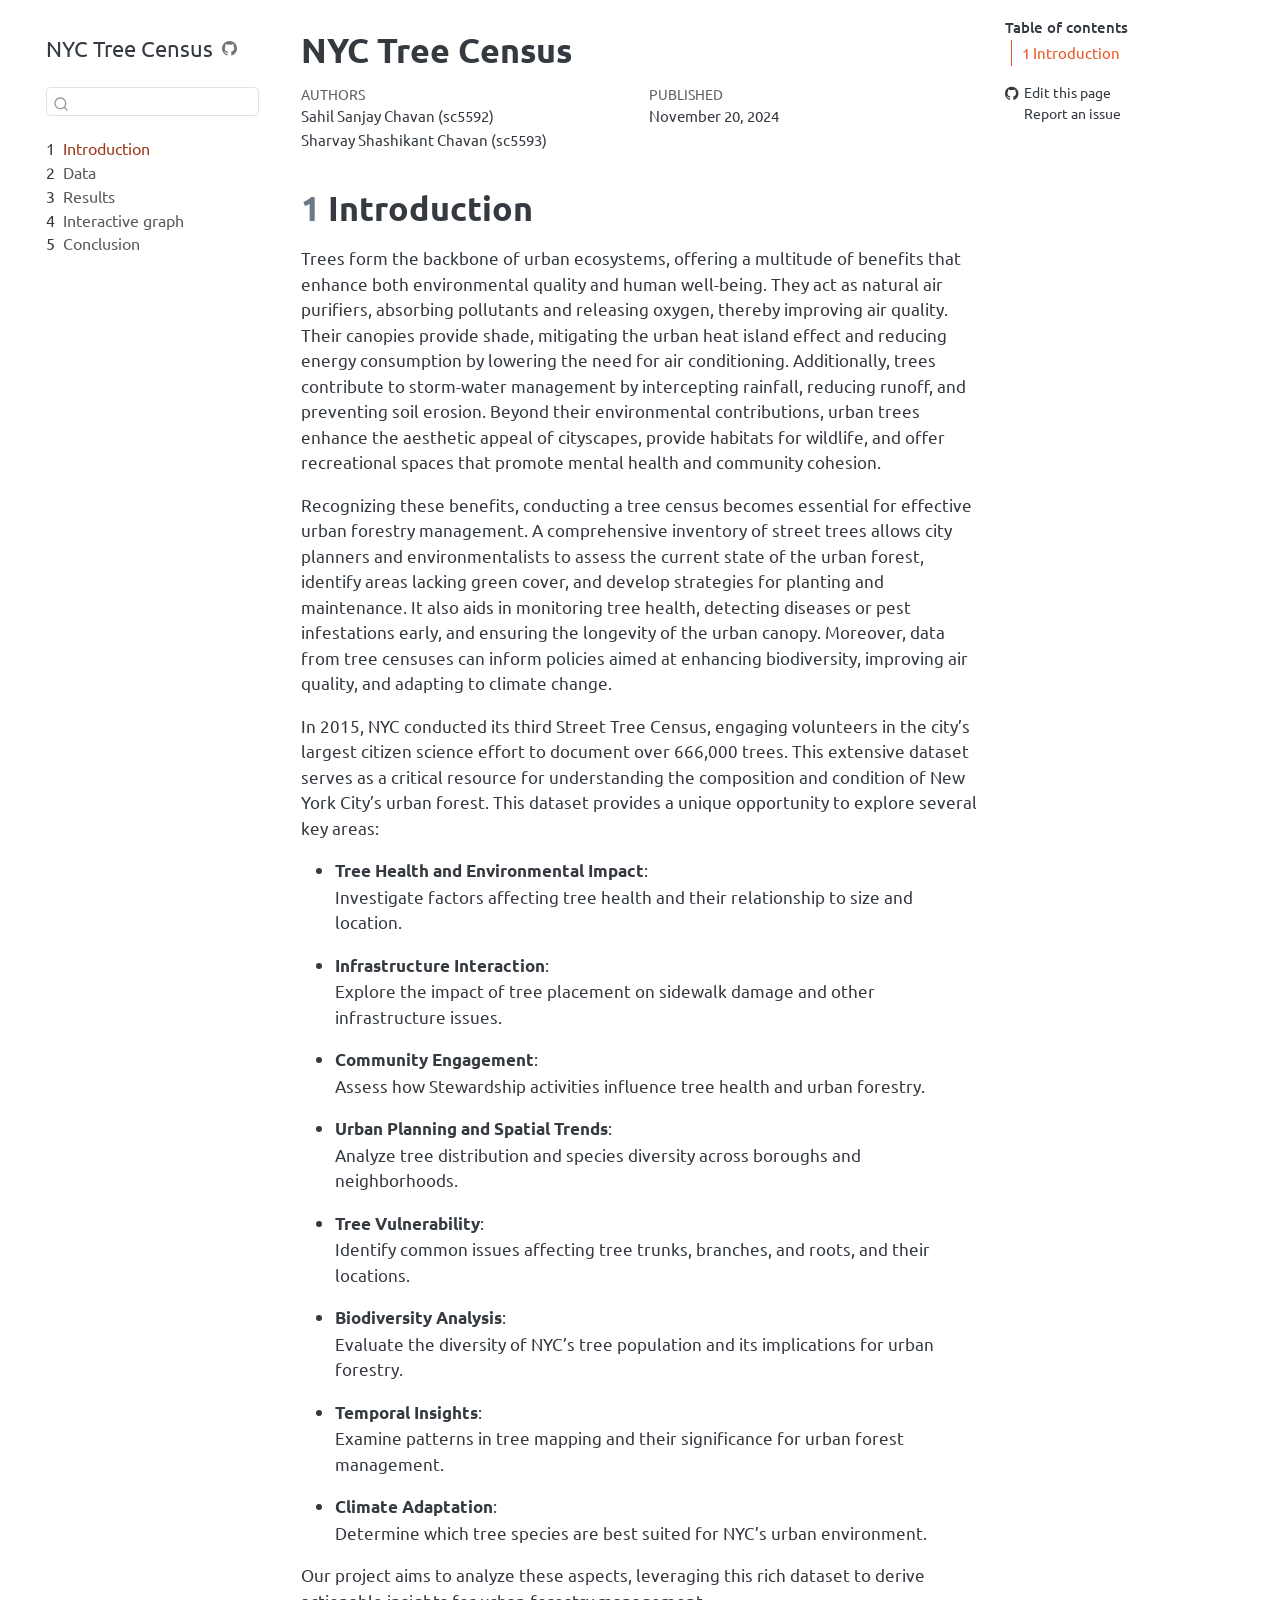
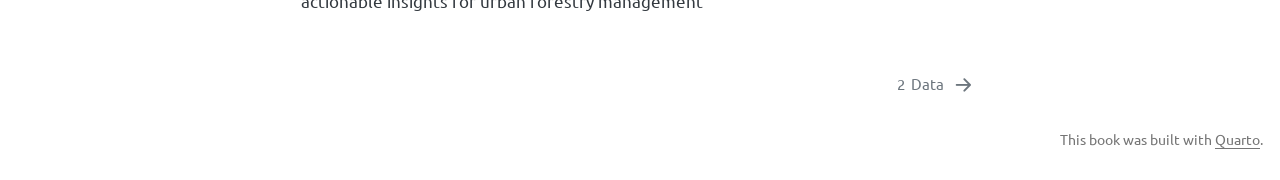
==== commit a6fb7225: "Sahil - Data Description Updated" ====
--- a/docs/index.html
+++ b/docs/index.html
@@ -194,14 +194,14 @@
 <h1 data-number="1"><span class="header-section-number">1</span> Introduction</h1>
 <p>Trees form the backbone of urban ecosystems, offering a multitude of benefits that enhance both environmental quality and human well-being. They act as natural air purifiers, absorbing pollutants and releasing oxygen, thereby improving air quality. Their canopies provide shade, mitigating the urban heat island effect and reducing energy consumption by lowering the need for air conditioning. Additionally, trees contribute to storm-water management by intercepting rainfall, reducing runoff, and preventing soil erosion. Beyond their environmental contributions, urban trees enhance the aesthetic appeal of cityscapes, provide habitats for wildlife, and offer recreational spaces that promote mental health and community cohesion.</p>
 <p>Recognizing these benefits, conducting a tree census becomes essential for effective urban forestry management. A comprehensive inventory of street trees allows city planners and environmentalists to assess the current state of the urban forest, identify areas lacking green cover, and develop strategies for planting and maintenance. It also aids in monitoring tree health, detecting diseases or pest infestations early, and ensuring the longevity of the urban canopy. Moreover, data from tree censuses can inform policies aimed at enhancing biodiversity, improving air quality, and adapting to climate change.</p>
-<p>In 2015, NYC conducted its third Street Tree Census, engaging volunteers in the city’s largest citizen science effort to document over 666,000 trees.This extensive dataset serves as a critical resource for understanding the composition and condition of New York City’s urban forest. This dataset provides a unique opportunity to explore several key areas:</p>
+<p>In 2015, NYC conducted its third Street Tree Census, engaging volunteers in the city’s largest citizen science effort to document over 666,000 trees. This extensive dataset serves as a critical resource for understanding the composition and condition of New York City’s urban forest. This dataset provides a unique opportunity to explore several key areas:</p>
 <ul>
 <li><p><strong>Tree Health and Environmental Impact</strong>:<br>
 Investigate factors affecting tree health and their relationship to size and location.</p></li>
 <li><p><strong>Infrastructure Interaction</strong>:<br>
 Explore the impact of tree placement on sidewalk damage and other infrastructure issues.</p></li>
 <li><p><strong>Community Engagement</strong>:<br>
-Assess how maintenance activities influence tree health and urban forestry.</p></li>
+Assess how Stewardship activities influence tree health and urban forestry.</p></li>
 <li><p><strong>Urban Planning and Spatial Trends</strong>:<br>
 Analyze tree distribution and species diversity across boroughs and neighborhoods.</p></li>
 <li><p><strong>Tree Vulnerability</strong>:<br>
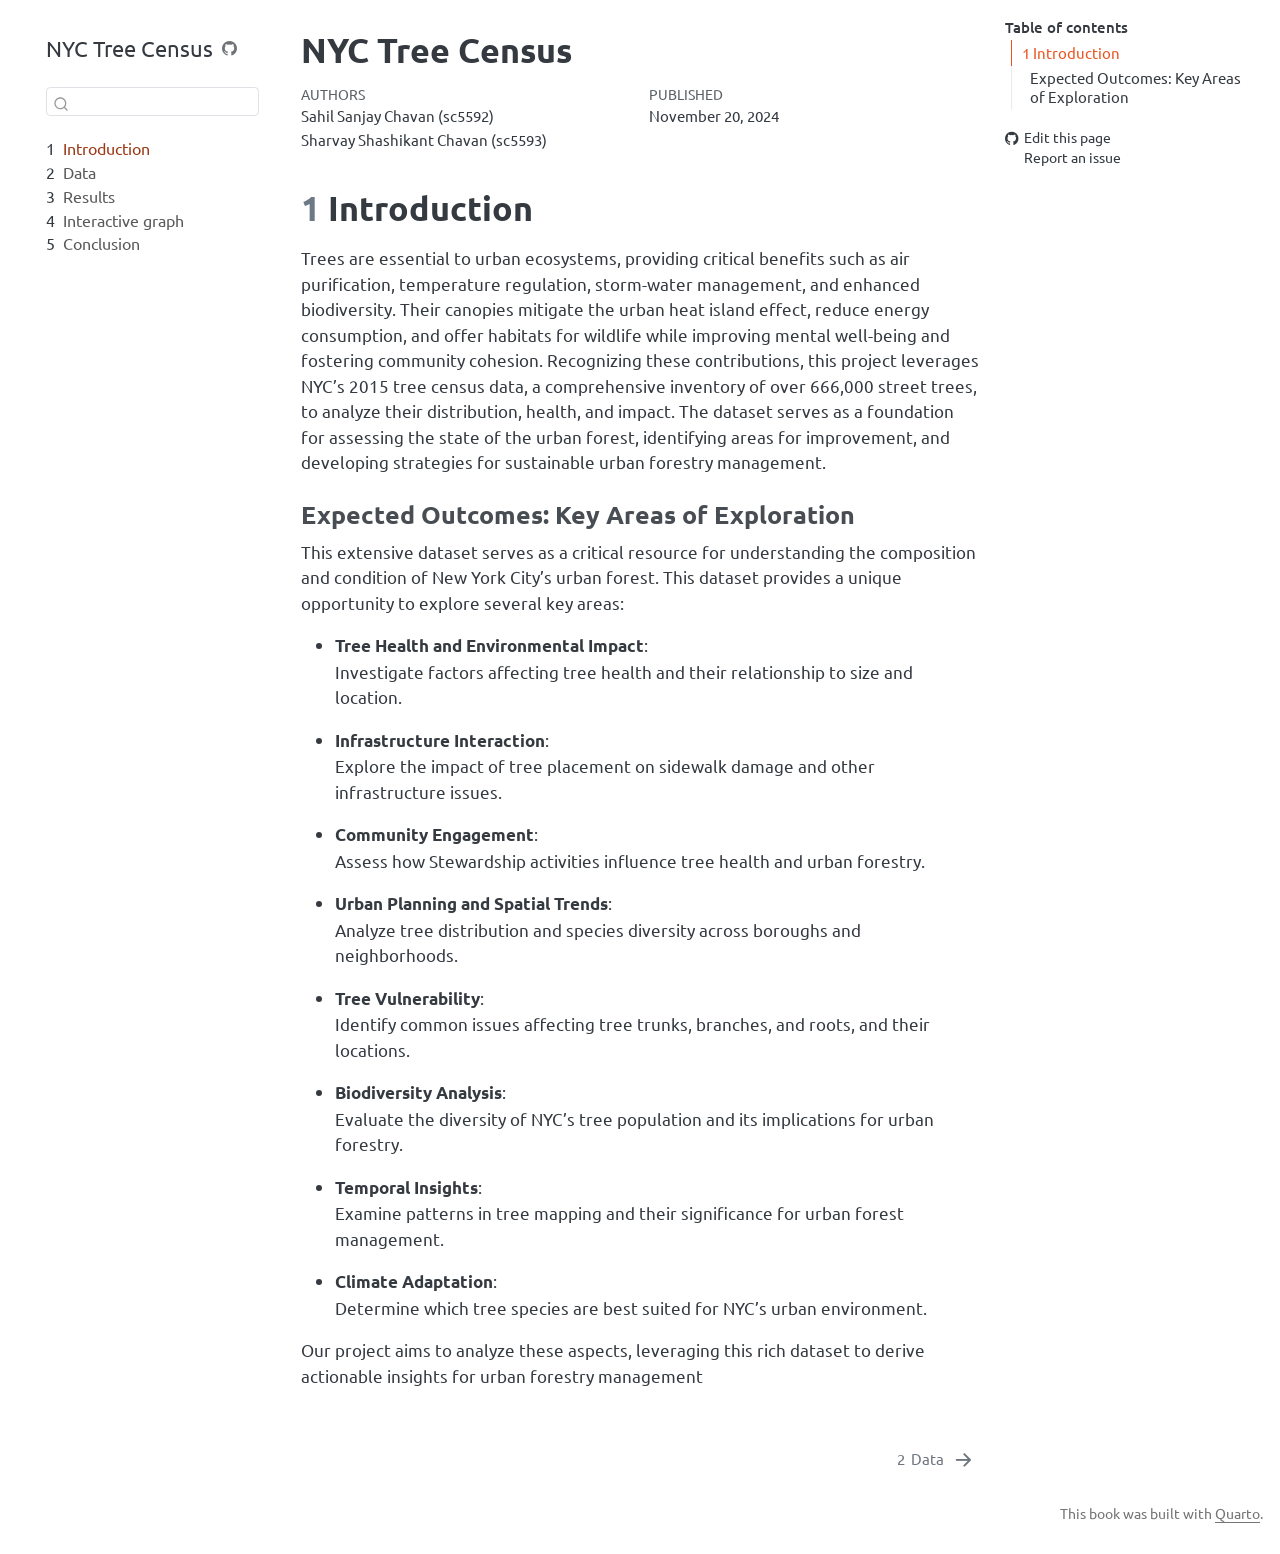
==== commit 4d0a6382: "Reduced introduction content" ====
--- a/docs/index.html
+++ b/docs/index.html
@@ -151,7 +151,10 @@
     <h2 id="toc-title">Table of contents</h2>
    
   <ul>
-  <li><a href="#introduction" id="toc-introduction" class="nav-link active" data-scroll-target="#introduction"><span class="header-section-number">1</span> Introduction</a></li>
+  <li><a href="#introduction" id="toc-introduction" class="nav-link active" data-scroll-target="#introduction"><span class="header-section-number">1</span> Introduction</a>
+  <ul class="collapse">
+  <li><a href="#expected-outcomes-key-areas-of-exploration" id="toc-expected-outcomes-key-areas-of-exploration" class="nav-link" data-scroll-target="#expected-outcomes-key-areas-of-exploration">Expected Outcomes: Key Areas of Exploration</a></li>
+  </ul></li>
   </ul>
 <div class="toc-actions"><ul><li><a href="https://github.com/Sharvay/nyc_tree_census/edit/main/index.qmd" class="toc-action"><i class="bi bi-github"></i>Edit this page</a></li><li><a href="https://github.com/Sharvay/nyc_tree_census/issues/new" class="toc-action"><i class="bi empty"></i>Report an issue</a></li></ul></div></nav>
     </div>
@@ -192,9 +195,10 @@
 
 <section id="introduction" class="level1" data-number="1">
 <h1 data-number="1"><span class="header-section-number">1</span> Introduction</h1>
-<p>Trees form the backbone of urban ecosystems, offering a multitude of benefits that enhance both environmental quality and human well-being. They act as natural air purifiers, absorbing pollutants and releasing oxygen, thereby improving air quality. Their canopies provide shade, mitigating the urban heat island effect and reducing energy consumption by lowering the need for air conditioning. Additionally, trees contribute to storm-water management by intercepting rainfall, reducing runoff, and preventing soil erosion. Beyond their environmental contributions, urban trees enhance the aesthetic appeal of cityscapes, provide habitats for wildlife, and offer recreational spaces that promote mental health and community cohesion.</p>
-<p>Recognizing these benefits, conducting a tree census becomes essential for effective urban forestry management. A comprehensive inventory of street trees allows city planners and environmentalists to assess the current state of the urban forest, identify areas lacking green cover, and develop strategies for planting and maintenance. It also aids in monitoring tree health, detecting diseases or pest infestations early, and ensuring the longevity of the urban canopy. Moreover, data from tree censuses can inform policies aimed at enhancing biodiversity, improving air quality, and adapting to climate change.</p>
-<p>In 2015, NYC conducted its third Street Tree Census, engaging volunteers in the city’s largest citizen science effort to document over 666,000 trees. This extensive dataset serves as a critical resource for understanding the composition and condition of New York City’s urban forest. This dataset provides a unique opportunity to explore several key areas:</p>
+<p>Trees are essential to urban ecosystems, providing critical benefits such as air purification, temperature regulation, storm-water management, and enhanced biodiversity. Their canopies mitigate the urban heat island effect, reduce energy consumption, and offer habitats for wildlife while improving mental well-being and fostering community cohesion. Recognizing these contributions, this project leverages NYC’s 2015 tree census data, a comprehensive inventory of over 666,000 street trees, to analyze their distribution, health, and impact. The dataset serves as a foundation for assessing the state of the urban forest, identifying areas for improvement, and developing strategies for sustainable urban forestry management.</p>
+<section id="expected-outcomes-key-areas-of-exploration" class="level3 unnumbered">
+<h3 class="unnumbered anchored" data-anchor-id="expected-outcomes-key-areas-of-exploration">Expected Outcomes: Key Areas of Exploration</h3>
+<p>This extensive dataset serves as a critical resource for understanding the composition and condition of New York City’s urban forest. This dataset provides a unique opportunity to explore several key areas:</p>
 <ul>
 <li><p><strong>Tree Health and Environmental Impact</strong>:<br>
 Investigate factors affecting tree health and their relationship to size and location.</p></li>
@@ -216,6 +220,7 @@
 <p>Our project aims to analyze these aspects, leveraging this rich dataset to derive actionable insights for urban forestry management</p>
 
 
+</section>
 </section>
 
 </main> <!-- /main -->
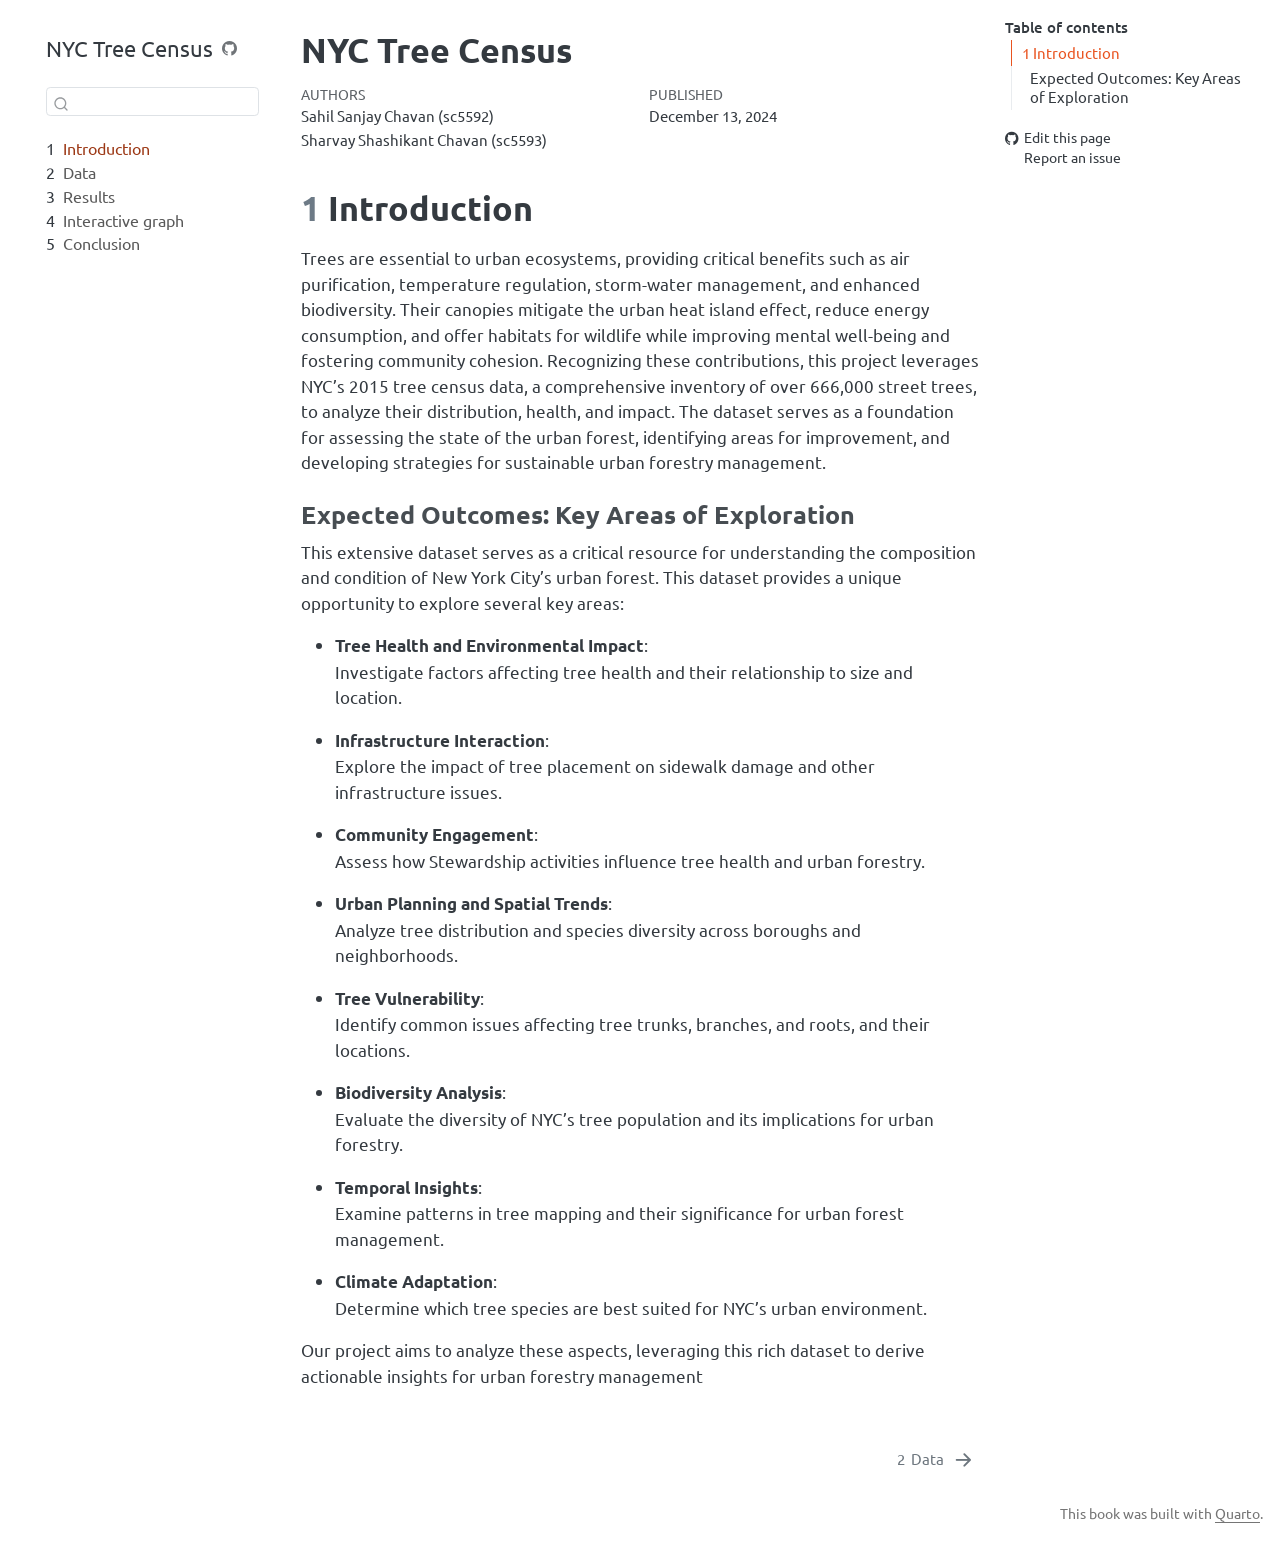
==== commit 6e2ed1bb: "Added new feature" ====
--- a/docs/index.html
+++ b/docs/index.html
@@ -8,7 +8,7 @@
 
 <meta name="author" content="Sahil Sanjay Chavan (sc5592)">
 <meta name="author" content="Sharvay Shashikant Chavan (sc5593)">
-<meta name="dcterms.date" content="2024-11-20">
+<meta name="dcterms.date" content="2024-12-13">
 
 <title>NYC Tree Census</title>
 <style>
@@ -181,7 +181,7 @@
     <div>
     <div class="quarto-title-meta-heading">Published</div>
     <div class="quarto-title-meta-contents">
-      <p class="date">November 20, 2024</p>
+      <p class="date">December 13, 2024</p>
     </div>
   </div>
   
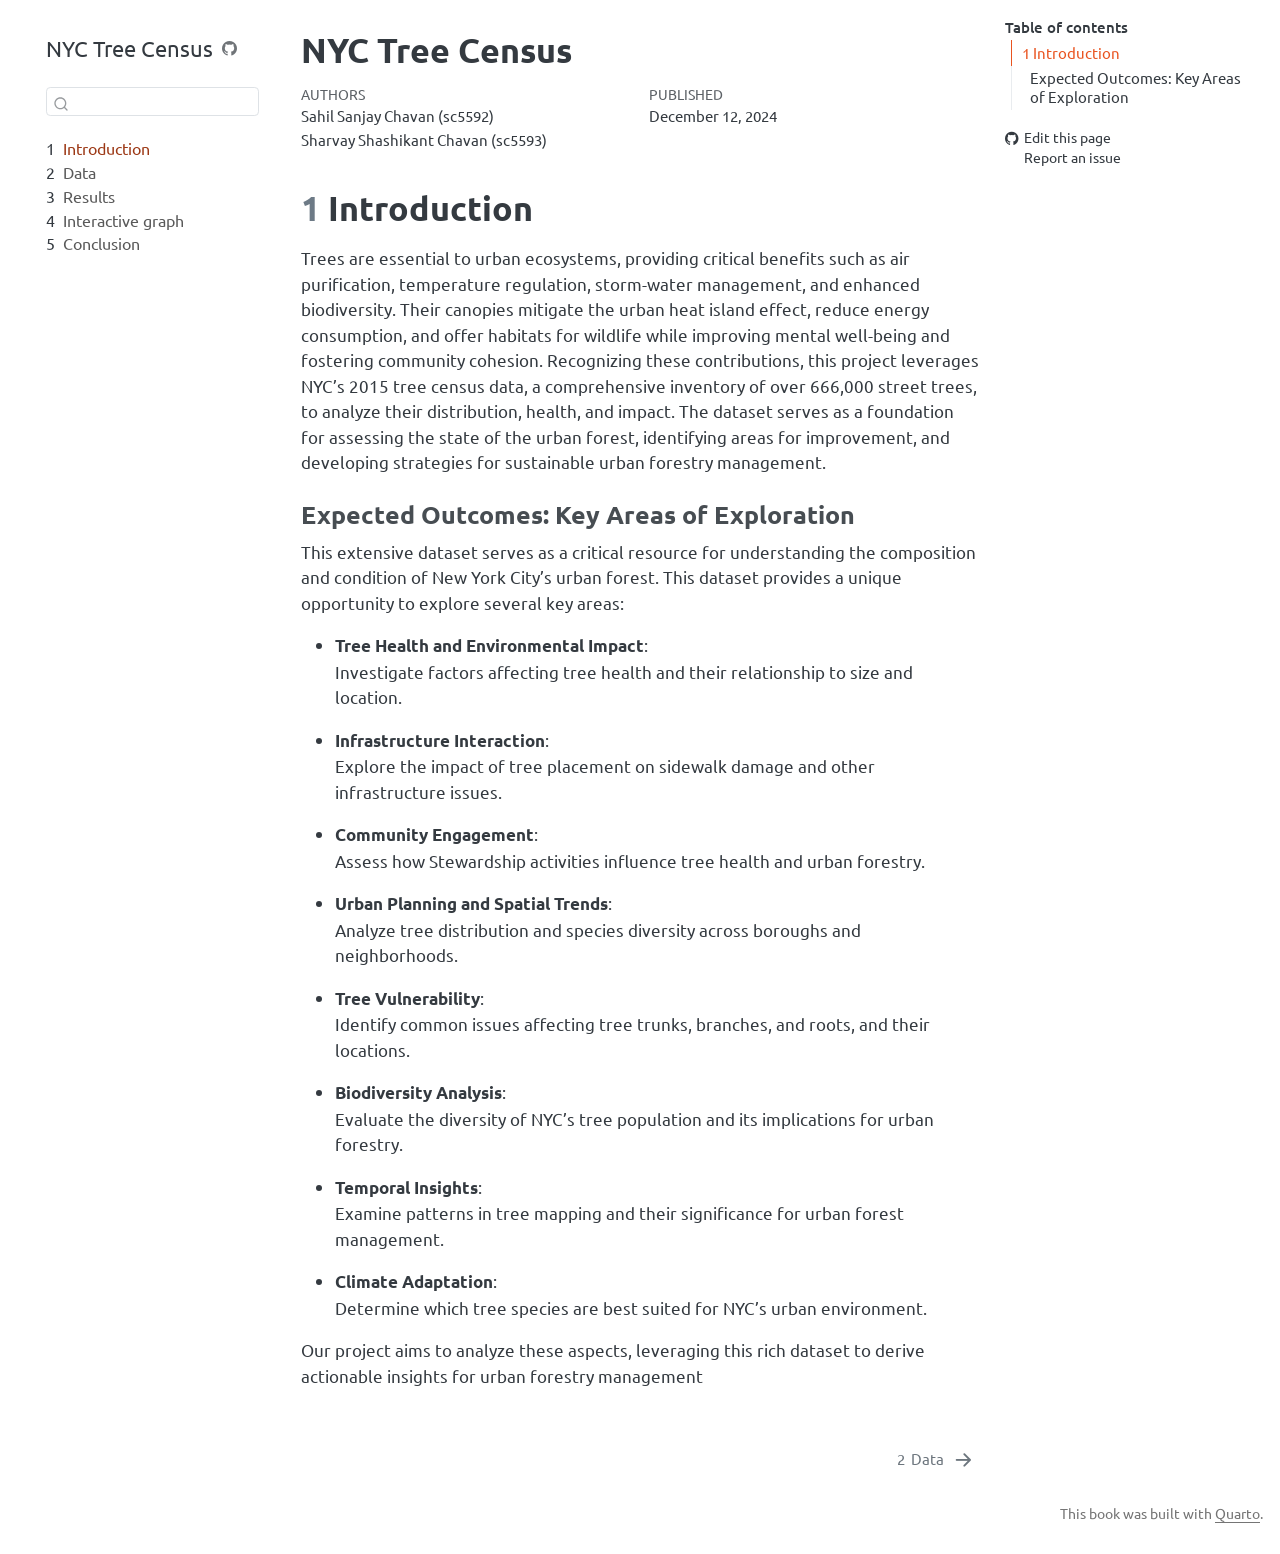
==== commit 153b47c9: "Tree Diversity Graph" ====
--- a/docs/index.html
+++ b/docs/index.html
@@ -8,7 +8,7 @@
 
 <meta name="author" content="Sahil Sanjay Chavan (sc5592)">
 <meta name="author" content="Sharvay Shashikant Chavan (sc5593)">
-<meta name="dcterms.date" content="2024-12-13">
+<meta name="dcterms.date" content="2024-12-12">
 
 <title>NYC Tree Census</title>
 <style>
@@ -181,7 +181,7 @@
     <div>
     <div class="quarto-title-meta-heading">Published</div>
     <div class="quarto-title-meta-contents">
-      <p class="date">December 13, 2024</p>
+      <p class="date">December 12, 2024</p>
     </div>
   </div>
   
